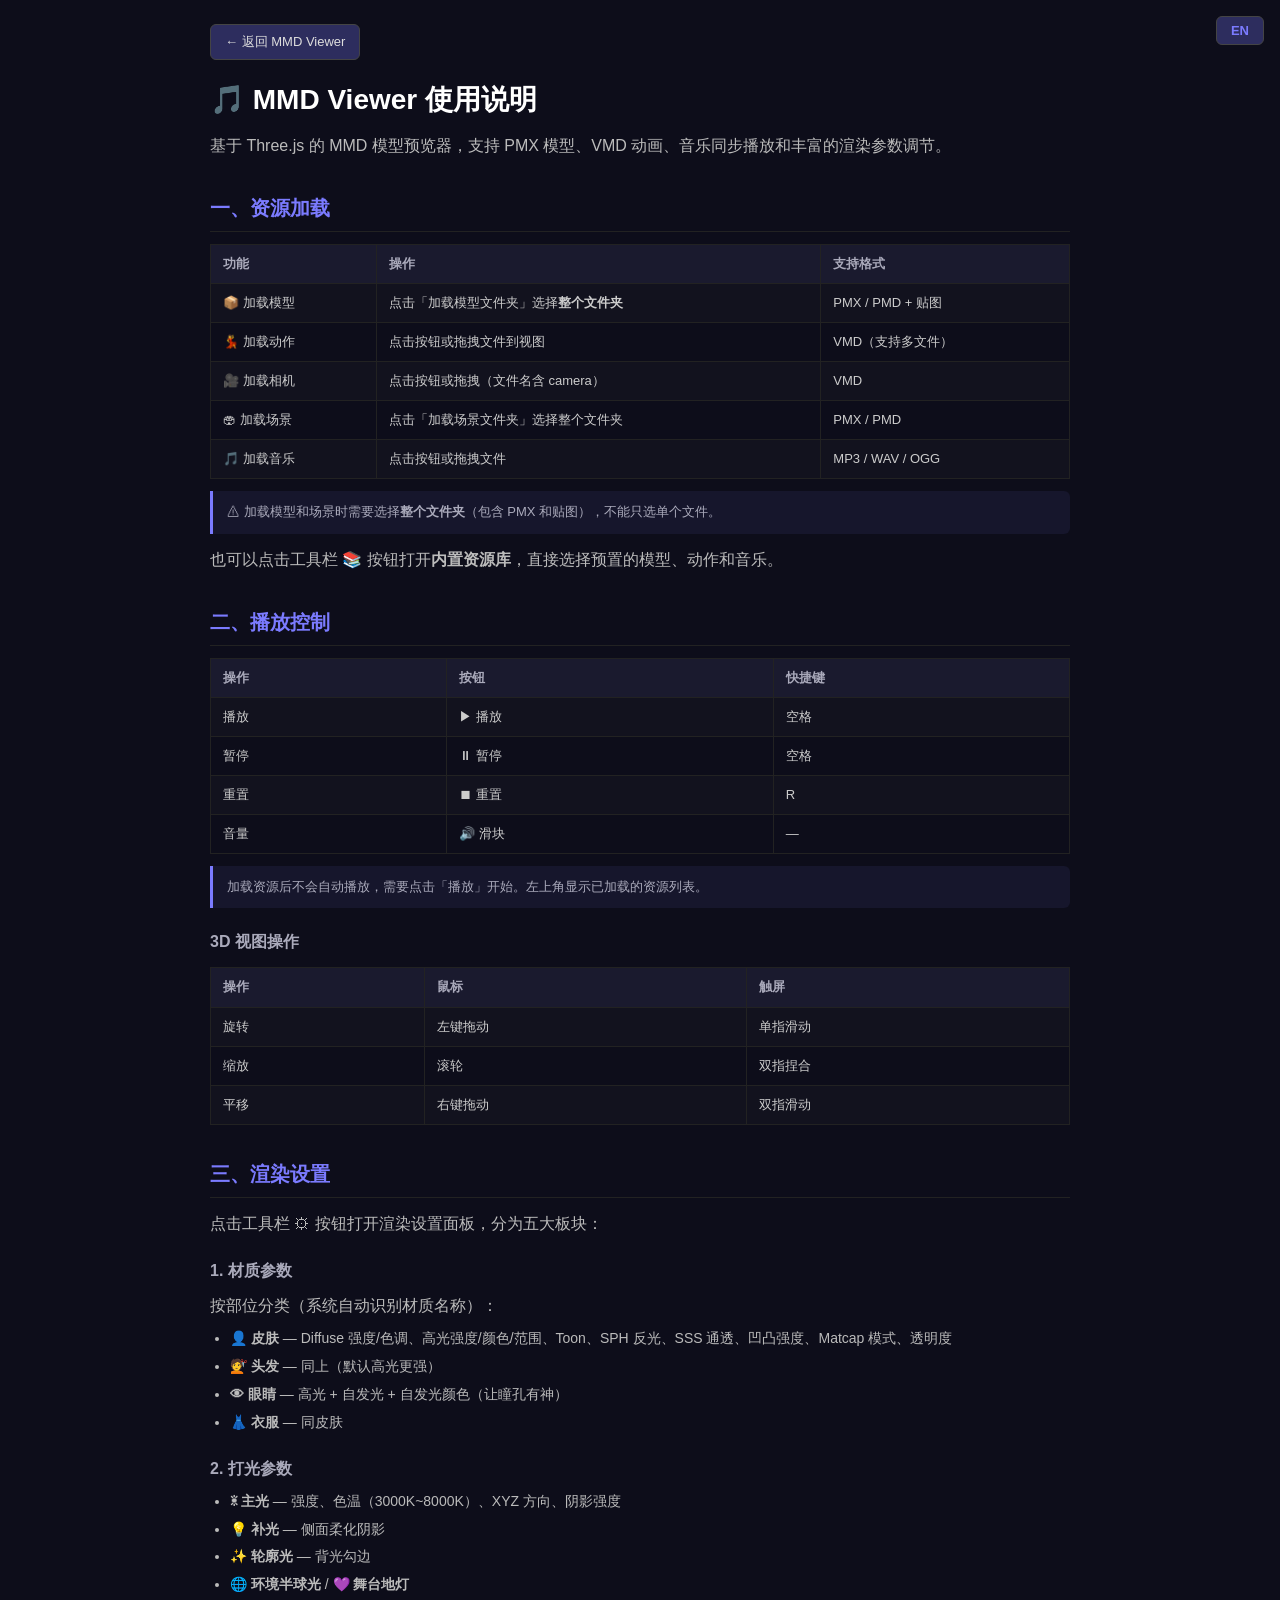
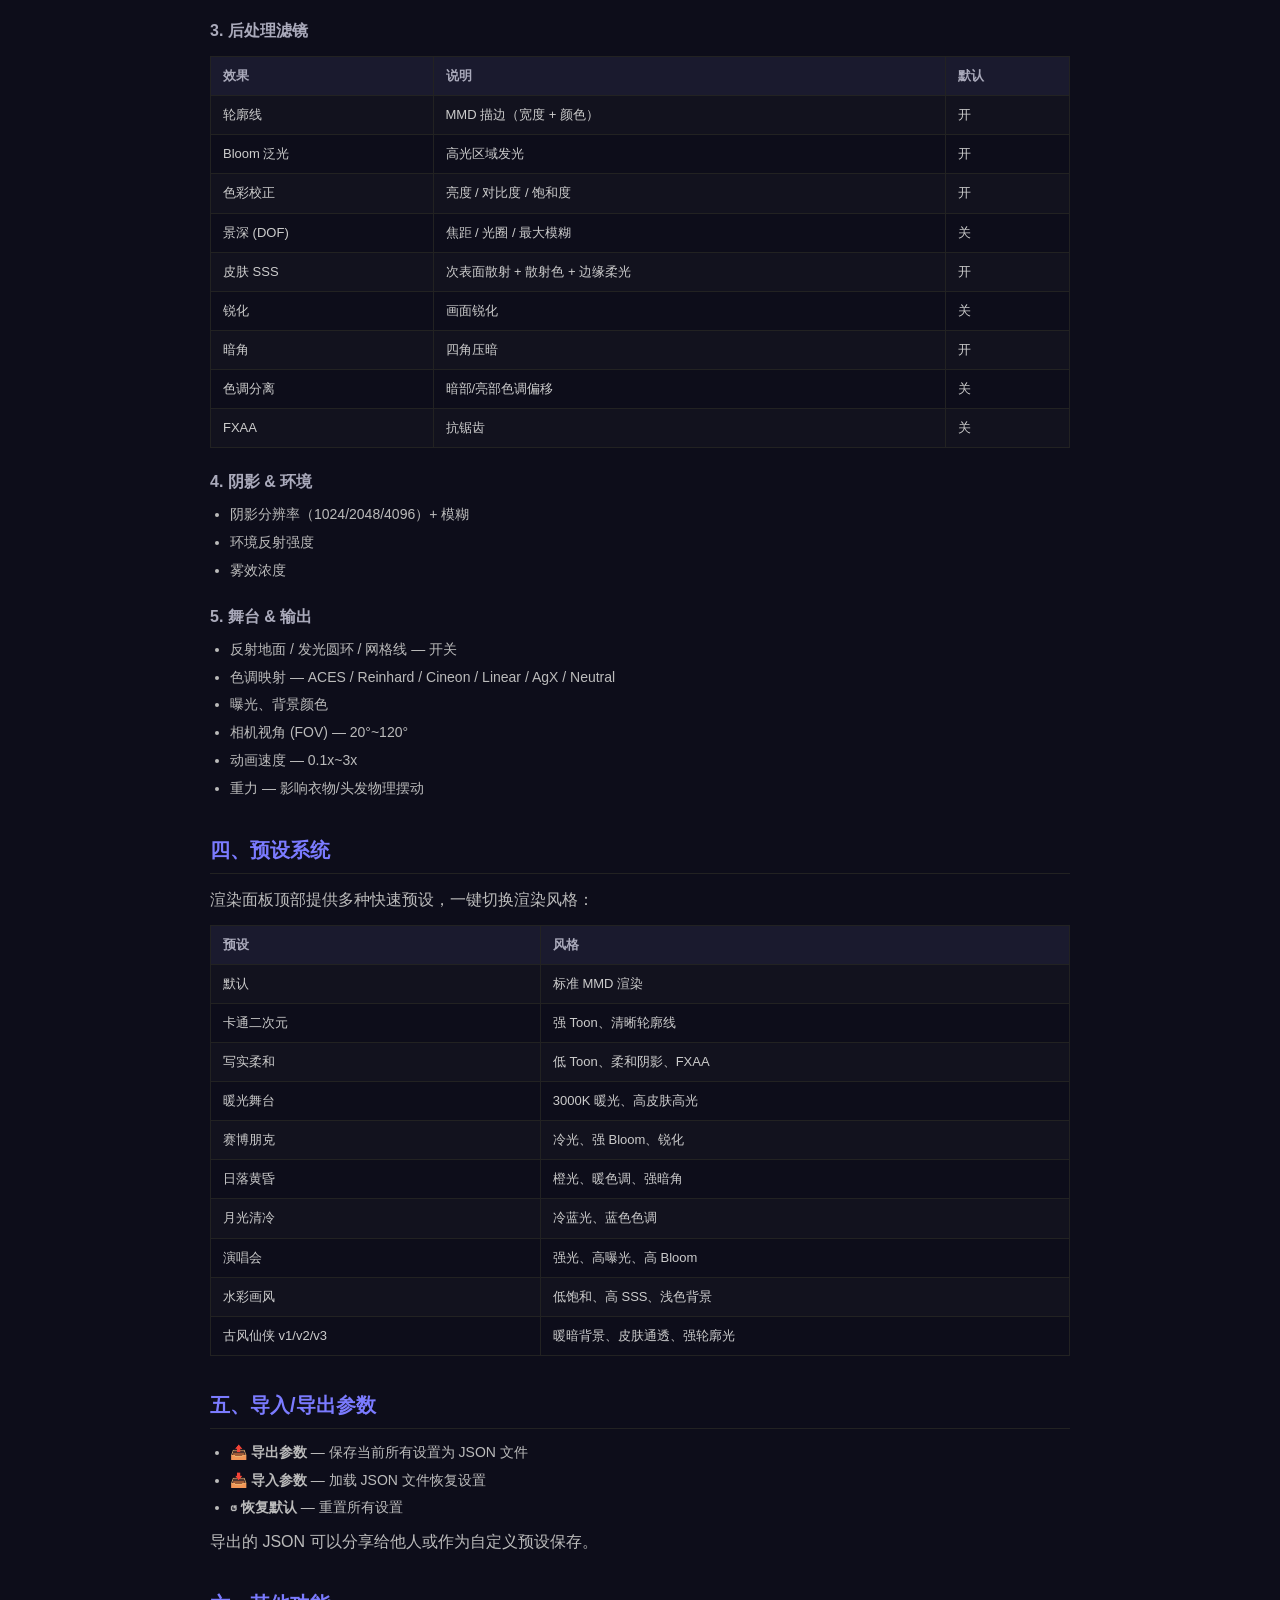
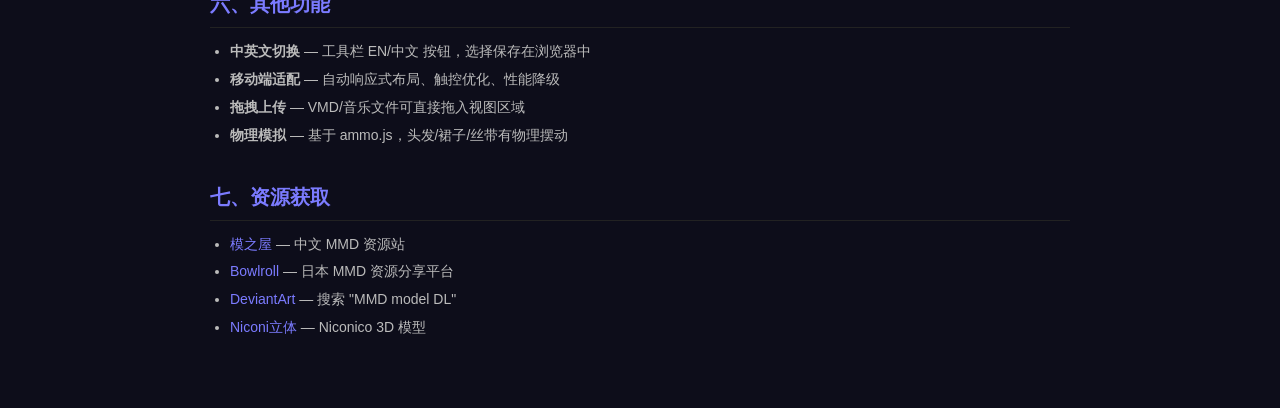
==== help.html @ ba5c65b8 "add help.html" ====
<!DOCTYPE html>
<html lang="zh-CN">
<head>
<meta charset="UTF-8">
<meta name="viewport" content="width=device-width, initial-scale=1.0">
<title>MMD Viewer - Help</title>
<style>
*{margin:0;padding:0;box-sizing:border-box}
body{font-family:'Segoe UI','Microsoft YaHei',sans-serif;background:#0d0d1a;color:#ddd;line-height:1.7;padding:0}
.container{max-width:900px;margin:0 auto;padding:24px 20px 60px}
h1{font-size:28px;margin-bottom:8px;color:#fff}
h1 span{font-size:14px;color:#888;margin-left:12px}
h2{font-size:20px;margin:32px 0 12px;color:#7b7bff;border-bottom:1px solid #222;padding-bottom:6px}
h3{font-size:16px;margin:20px 0 8px;color:#aab}
p{margin:8px 0;color:#bbb}
a{color:#7b7bff;text-decoration:none}
a:hover{text-decoration:underline}
table{width:100%;border-collapse:collapse;margin:12px 0}
th,td{padding:8px 12px;border:1px solid #222;text-align:left;font-size:13px}
th{background:#1a1a2e;color:#aab;font-weight:600}
td{color:#ccc}
tr:nth-child(even) td{background:rgba(255,255,255,0.02)}
code{background:#1a1a2e;padding:2px 6px;border-radius:3px;font-size:13px;color:#7b7bff}
.note{background:rgba(123,123,255,0.08);border-left:3px solid #7b7bff;padding:10px 14px;margin:12px 0;border-radius:0 6px 6px 0;font-size:13px;color:#aab}
.lang-btn{position:fixed;top:16px;right:16px;background:#2d2d5e;border:1px solid #444;border-radius:6px;padding:6px 14px;color:#7b7bff;font-weight:700;cursor:pointer;font-size:13px;z-index:10}
.lang-btn:hover{background:#4a4aaa;color:#fff}
.back-btn{display:inline-block;margin-bottom:16px;background:#2d2d5e;border:1px solid #444;border-radius:6px;padding:6px 14px;color:#ddd;font-size:13px;text-decoration:none}
.back-btn:hover{background:#4a4aaa;text-decoration:none}
.en{display:none}
body.lang-en .zh{display:none}
body.lang-en .en{display:block}
body.lang-en .en-inline{display:inline}
body.lang-en .zh-inline{display:none}
body:not(.lang-en) .en-inline{display:none}
body:not(.lang-en) .zh-inline{display:inline}
ul{padding-left:20px;margin:8px 0}
li{margin:4px 0;color:#bbb;font-size:14px}
@media(max-width:600px){.container{padding:16px 12px}h1{font-size:22px}h2{font-size:17px}th,td{padding:6px 8px;font-size:12px}}
</style>
</head>
<body>
<button class="lang-btn" onclick="toggleLang()"><span class="zh-inline">EN</span><span class="en-inline">中文</span></button>
<div class="container">

<a href="/" class="back-btn zh">← 返回 MMD Viewer</a>
<a href="/" class="back-btn en">← Back to MMD Viewer</a>

<!-- ═══ 中文 ═══ -->
<div class="zh">
<h1>🎵 MMD Viewer 使用说明</h1>
<p>基于 Three.js 的 MMD 模型预览器，支持 PMX 模型、VMD 动画、音乐同步播放和丰富的渲染参数调节。</p>

<h2>一、资源加载</h2>
<table>
<tr><th>功能</th><th>操作</th><th>支持格式</th></tr>
<tr><td>📦 加载模型</td><td>点击「加载模型文件夹」选择<b>整个文件夹</b></td><td>PMX / PMD + 贴图</td></tr>
<tr><td>💃 加载动作</td><td>点击按钮或拖拽文件到视图</td><td>VMD（支持多文件）</td></tr>
<tr><td>🎥 加载相机</td><td>点击按钮或拖拽（文件名含 camera）</td><td>VMD</td></tr>
<tr><td>🏟 加载场景</td><td>点击「加载场景文件夹」选择整个文件夹</td><td>PMX / PMD</td></tr>
<tr><td>🎵 加载音乐</td><td>点击按钮或拖拽文件</td><td>MP3 / WAV / OGG</td></tr>
</table>
<div class="note">⚠ 加载模型和场景时需要选择<b>整个文件夹</b>（包含 PMX 和贴图），不能只选单个文件。</div>
<p>也可以点击工具栏 📚 按钮打开<b>内置资源库</b>，直接选择预置的模型、动作和音乐。</p>

<h2>二、播放控制</h2>
<table>
<tr><th>操作</th><th>按钮</th><th>快捷键</th></tr>
<tr><td>播放</td><td>▶ 播放</td><td>空格</td></tr>
<tr><td>暂停</td><td>⏸ 暂停</td><td>空格</td></tr>
<tr><td>重置</td><td>⏹ 重置</td><td>R</td></tr>
<tr><td>音量</td><td>🔊 滑块</td><td>—</td></tr>
</table>
<div class="note">加载资源后不会自动播放，需要点击「播放」开始。左上角显示已加载的资源列表。</div>

<h3>3D 视图操作</h3>
<table>
<tr><th>操作</th><th>鼠标</th><th>触屏</th></tr>
<tr><td>旋转</td><td>左键拖动</td><td>单指滑动</td></tr>
<tr><td>缩放</td><td>滚轮</td><td>双指捏合</td></tr>
<tr><td>平移</td><td>右键拖动</td><td>双指滑动</td></tr>
</table>

<h2>三、渲染设置</h2>
<p>点击工具栏 ⚙ 按钮打开渲染设置面板，分为五大板块：</p>

<h3>1. 材质参数</h3>
<p>按部位分类（系统自动识别材质名称）：</p>
<ul>
<li><b>👤 皮肤</b> — Diffuse 强度/色调、高光强度/颜色/范围、Toon、SPH 反光、SSS 通透、凹凸强度、Matcap 模式、透明度</li>
<li><b>💇 头发</b> — 同上（默认高光更强）</li>
<li><b>👁 眼睛</b> — 高光 + 自发光 + 自发光颜色（让瞳孔有神）</li>
<li><b>👗 衣服</b> — 同皮肤</li>
</ul>

<h3>2. 打光参数</h3>
<ul>
<li><b>☀ 主光</b> — 强度、色温（3000K~8000K）、XYZ 方向、阴影强度</li>
<li><b>💡 补光</b> — 侧面柔化阴影</li>
<li><b>✨ 轮廓光</b> — 背光勾边</li>
<li><b>🌐 环境半球光</b> / <b>💜 舞台地灯</b></li>
</ul>

<h3>3. 后处理滤镜</h3>
<table>
<tr><th>效果</th><th>说明</th><th>默认</th></tr>
<tr><td>轮廓线</td><td>MMD 描边（宽度 + 颜色）</td><td>开</td></tr>
<tr><td>Bloom 泛光</td><td>高光区域发光</td><td>开</td></tr>
<tr><td>色彩校正</td><td>亮度 / 对比度 / 饱和度</td><td>开</td></tr>
<tr><td>景深 (DOF)</td><td>焦距 / 光圈 / 最大模糊</td><td>关</td></tr>
<tr><td>皮肤 SSS</td><td>次表面散射 + 散射色 + 边缘柔光</td><td>开</td></tr>
<tr><td>锐化</td><td>画面锐化</td><td>关</td></tr>
<tr><td>暗角</td><td>四角压暗</td><td>开</td></tr>
<tr><td>色调分离</td><td>暗部/亮部色调偏移</td><td>关</td></tr>
<tr><td>FXAA</td><td>抗锯齿</td><td>关</td></tr>
</table>

<h3>4. 阴影 & 环境</h3>
<ul>
<li>阴影分辨率（1024/2048/4096）+ 模糊</li>
<li>环境反射强度</li>
<li>雾效浓度</li>
</ul>

<h3>5. 舞台 & 输出</h3>
<ul>
<li>反射地面 / 发光圆环 / 网格线 — 开关</li>
<li>色调映射 — ACES / Reinhard / Cineon / Linear / AgX / Neutral</li>
<li>曝光、背景颜色</li>
<li>相机视角 (FOV) — 20°~120°</li>
<li>动画速度 — 0.1x~3x</li>
<li>重力 — 影响衣物/头发物理摆动</li>
</ul>

<h2>四、预设系统</h2>
<p>渲染面板顶部提供多种快速预设，一键切换渲染风格：</p>
<table>
<tr><th>预设</th><th>风格</th></tr>
<tr><td>默认</td><td>标准 MMD 渲染</td></tr>
<tr><td>卡通二次元</td><td>强 Toon、清晰轮廓线</td></tr>
<tr><td>写实柔和</td><td>低 Toon、柔和阴影、FXAA</td></tr>
<tr><td>暖光舞台</td><td>3000K 暖光、高皮肤高光</td></tr>
<tr><td>赛博朋克</td><td>冷光、强 Bloom、锐化</td></tr>
<tr><td>日落黄昏</td><td>橙光、暖色调、强暗角</td></tr>
<tr><td>月光清冷</td><td>冷蓝光、蓝色色调</td></tr>
<tr><td>演唱会</td><td>强光、高曝光、高 Bloom</td></tr>
<tr><td>水彩画风</td><td>低饱和、高 SSS、浅色背景</td></tr>
<tr><td>古风仙侠 v1/v2/v3</td><td>暖暗背景、皮肤通透、强轮廓光</td></tr>
</table>

<h2>五、导入/导出参数</h2>
<ul>
<li><b>📤 导出参数</b> — 保存当前所有设置为 JSON 文件</li>
<li><b>📥 导入参数</b> — 加载 JSON 文件恢复设置</li>
<li><b>↺ 恢复默认</b> — 重置所有设置</li>
</ul>
<p>导出的 JSON 可以分享给他人或作为自定义预设保存。</p>

<h2>六、其他功能</h2>
<ul>
<li><b>中英文切换</b> — 工具栏 EN/中文 按钮，选择保存在浏览器中</li>
<li><b>移动端适配</b> — 自动响应式布局、触控优化、性能降级</li>
<li><b>拖拽上传</b> — VMD/音乐文件可直接拖入视图区域</li>
<li><b>物理模拟</b> — 基于 ammo.js，头发/裙子/丝带有物理摆动</li>
</ul>

<h2>七、资源获取</h2>
<ul>
<li><a href="https://www.aplaybox.com/" target="_blank">模之屋</a> — 中文 MMD 资源站</li>
<li><a href="https://bowlroll.net/" target="_blank">Bowlroll</a> — 日本 MMD 资源分享平台</li>
<li><a href="https://www.deviantart.com/" target="_blank">DeviantArt</a> — 搜索 "MMD model DL"</li>
<li><a href="https://3d.nicovideo.jp/" target="_blank">Niconi立体</a> — Niconico 3D 模型</li>
</ul>
</div>

<!-- ═══ English ═══ -->
<div class="en">
<h1>🎵 MMD Viewer User Guide</h1>
<p>A Three.js-based MMD model viewer with PMX model loading, VMD animation, music sync, and rich render parameter controls.</p>

<h2>1. Loading Resources</h2>
<table>
<tr><th>Feature</th><th>How</th><th>Formats</th></tr>
<tr><td>📦 Model</td><td>Click "Load Model Folder" and select the <b>entire folder</b></td><td>PMX / PMD + textures</td></tr>
<tr><td>💃 Motion</td><td>Click button or drag & drop</td><td>VMD (multi-file)</td></tr>
<tr><td>🎥 Camera</td><td>Click button or drag (filename contains "camera")</td><td>VMD</td></tr>
<tr><td>🏟 Stage</td><td>Click "Load Stage Folder" and select the entire folder</td><td>PMX / PMD</td></tr>
<tr><td>🎵 Audio</td><td>Click button or drag & drop</td><td>MP3 / WAV / OGG</td></tr>
</table>
<div class="note">⚠ Models and stages require selecting the <b>entire folder</b> (with PMX + textures), not just a single file.</div>
<p>You can also click the 📚 button to open the <b>Built-in Library</b> with pre-loaded models, motions, and music.</p>

<h2>2. Playback Controls</h2>
<table>
<tr><th>Action</th><th>Button</th><th>Shortcut</th></tr>
<tr><td>Play</td><td>▶ Play</td><td>Space</td></tr>
<tr><td>Pause</td><td>⏸ Pause</td><td>Space</td></tr>
<tr><td>Reset</td><td>⏹ Reset</td><td>R</td></tr>
<tr><td>Volume</td><td>🔊 Slider</td><td>—</td></tr>
</table>
<div class="note">Resources don't auto-play after loading. Click "Play" to start. The top-left overlay shows loaded resources.</div>

<h3>3D Viewport</h3>
<table>
<tr><th>Action</th><th>Mouse</th><th>Touch</th></tr>
<tr><td>Rotate</td><td>Left-click drag</td><td>One finger</td></tr>
<tr><td>Zoom</td><td>Scroll wheel</td><td>Pinch</td></tr>
<tr><td>Pan</td><td>Right-click drag</td><td>Two fingers</td></tr>
</table>

<h2>3. Render Settings</h2>
<p>Click the ⚙ button to open the render settings panel with 5 sections:</p>

<h3>3.1 Material Parameters</h3>
<p>Auto-classified by material name (supports Chinese, Japanese, English):</p>
<ul>
<li><b>👤 Skin</b> — Diffuse intensity/tint, specular intensity/color/range, Toon, SPH, SSS, bump, matcap mode, opacity</li>
<li><b>💇 Hair</b> — Same as skin (higher specular defaults)</li>
<li><b>👁 Eyes</b> — Specular + self-illumination + emissive color</li>
<li><b>👗 Clothes</b> — Same as skin</li>
</ul>

<h3>3.2 Lighting</h3>
<ul>
<li><b>☀ Key Light</b> — Intensity, color temp (3000K~8000K), XYZ direction, shadow</li>
<li><b>💡 Fill Light</b> — Side fill to soften shadows</li>
<li><b>✨ Rim Light</b> — Backlight edge glow</li>
<li><b>🌐 Hemisphere</b> / <b>💜 Stage Light</b></li>
</ul>

<h3>3.3 Post-Processing</h3>
<table>
<tr><th>Effect</th><th>Description</th><th>Default</th></tr>
<tr><td>Outline</td><td>MMD edge lines (width + color)</td><td>On</td></tr>
<tr><td>Bloom</td><td>Highlight glow</td><td>On</td></tr>
<tr><td>Color Correction</td><td>Brightness / Contrast / Saturation</td><td>On</td></tr>
<tr><td>Depth of Field</td><td>Focus / Aperture / Max blur</td><td>Off</td></tr>
<tr><td>Skin SSS</td><td>Subsurface scattering + scatter color + edge glow</td><td>On</td></tr>
<tr><td>Sharpen</td><td>Image sharpening</td><td>Off</td></tr>
<tr><td>Vignette</td><td>Edge darkening</td><td>On</td></tr>
<tr><td>Tone Split</td><td>Shadow/highlight color shift</td><td>Off</td></tr>
<tr><td>FXAA</td><td>Anti-aliasing</td><td>Off</td></tr>
</table>

<h3>3.4 Shadow & Environment</h3>
<ul>
<li>Shadow resolution (1024/2048/4096) + blur</li>
<li>Environment reflection intensity</li>
<li>Fog density</li>
</ul>

<h3>3.5 Stage & Output</h3>
<ul>
<li>Reflective ground / Glow ring / Grid — toggles</li>
<li>Tone mapping — ACES / Reinhard / Cineon / Linear / AgX / Neutral</li>
<li>Exposure, background color</li>
<li>Camera FOV — 20°~120°</li>
<li>Animation speed — 0.1x~3x</li>
<li>Gravity — affects cloth/hair physics</li>
</ul>

<h2>4. Presets</h2>
<p>Quick presets at the top of the render panel:</p>
<table>
<tr><th>Preset</th><th>Style</th></tr>
<tr><td>Default</td><td>Standard MMD rendering</td></tr>
<tr><td>Anime Toon</td><td>Strong Toon, clear outlines</td></tr>
<tr><td>Soft Realistic</td><td>Low Toon, soft shadows, FXAA</td></tr>
<tr><td>Warm Stage</td><td>3000K warm light, high skin specular</td></tr>
<tr><td>Cyberpunk</td><td>Cool light, strong Bloom, sharpen</td></tr>
<tr><td>Sunset</td><td>Orange light, warm tones, strong vignette</td></tr>
<tr><td>Moonlight</td><td>Cool blue light</td></tr>
<tr><td>Concert</td><td>Strong light, high exposure</td></tr>
<tr><td>Watercolor</td><td>Low saturation, high SSS, light background</td></tr>
<tr><td>Chinese Fantasy v1/v2/v3</td><td>Warm dark background, translucent skin, strong rim light</td></tr>
</table>

<h2>5. Import / Export</h2>
<ul>
<li><b>📤 Export</b> — Save all settings as JSON file</li>
<li><b>📥 Import</b> — Load JSON file to restore settings</li>
<li><b>↺ Reset</b> — Reset all settings to default</li>
</ul>
<p>Exported JSON files can be shared with others or saved as custom presets.</p>

<h2>6. Other Features</h2>
<ul>
<li><b>Language</b> — EN/中文 toggle in toolbar, saved in browser</li>
<li><b>Mobile</b> — Responsive layout, touch-friendly, auto quality reduction</li>
<li><b>Drag & Drop</b> — VMD/audio files can be dropped onto the viewport</li>
<li><b>Physics</b> — ammo.js powered hair/skirt/ribbon simulation</li>
</ul>

<h2>7. Resource Sites</h2>
<ul>
<li><a href="https://www.aplaybox.com/" target="_blank">Aplaybox</a> — Chinese MMD resource site</li>
<li><a href="https://bowlroll.net/" target="_blank">Bowlroll</a> — Japanese MMD sharing platform</li>
<li><a href="https://www.deviantart.com/" target="_blank">DeviantArt</a> — Search "MMD model DL"</li>
<li><a href="https://3d.nicovideo.jp/" target="_blank">Niconi 3D</a> — Niconico 3D models</li>
</ul>
</div>

</div>
<script>
function toggleLang(){document.body.classList.toggle('lang-en');localStorage.setItem('help-lang',document.body.classList.contains('lang-en')?'en':'zh')}
if(localStorage.getItem('help-lang')==='en')document.body.classList.add('lang-en');
</script>
</body>
</html>
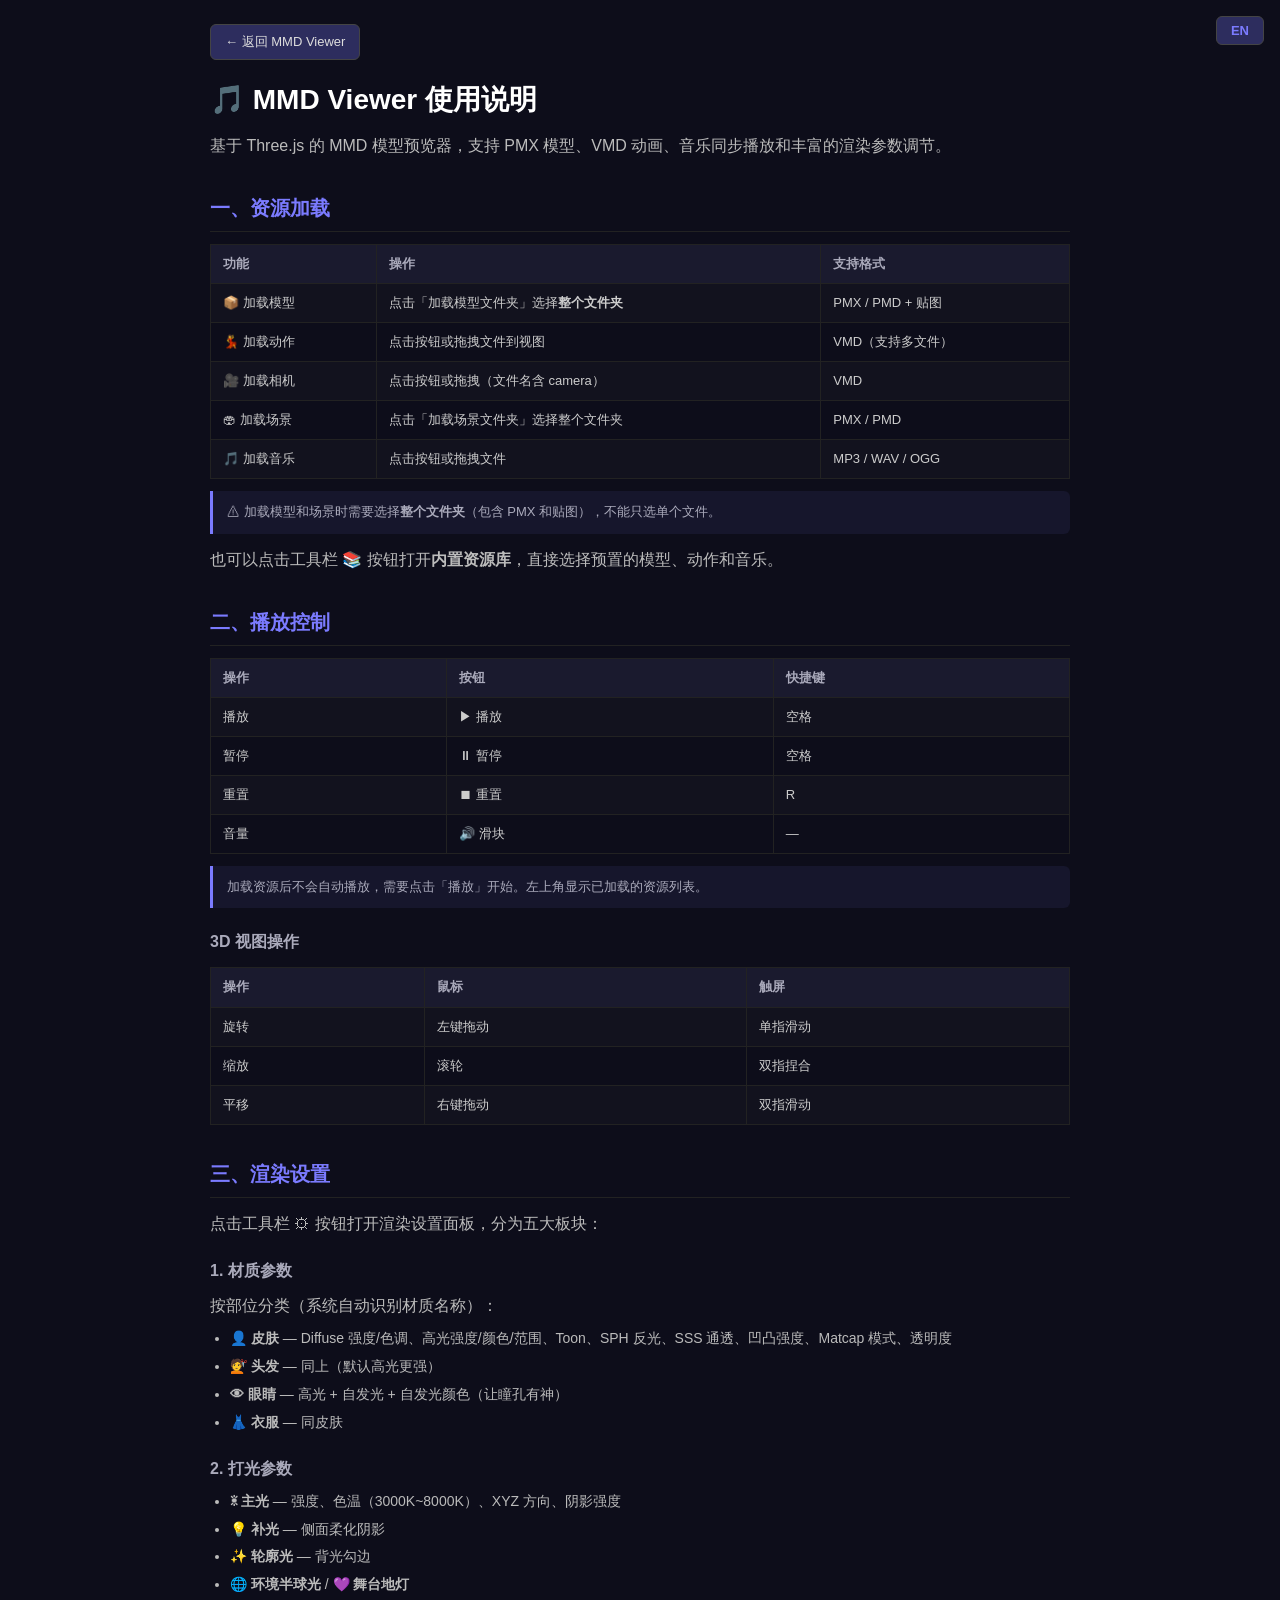
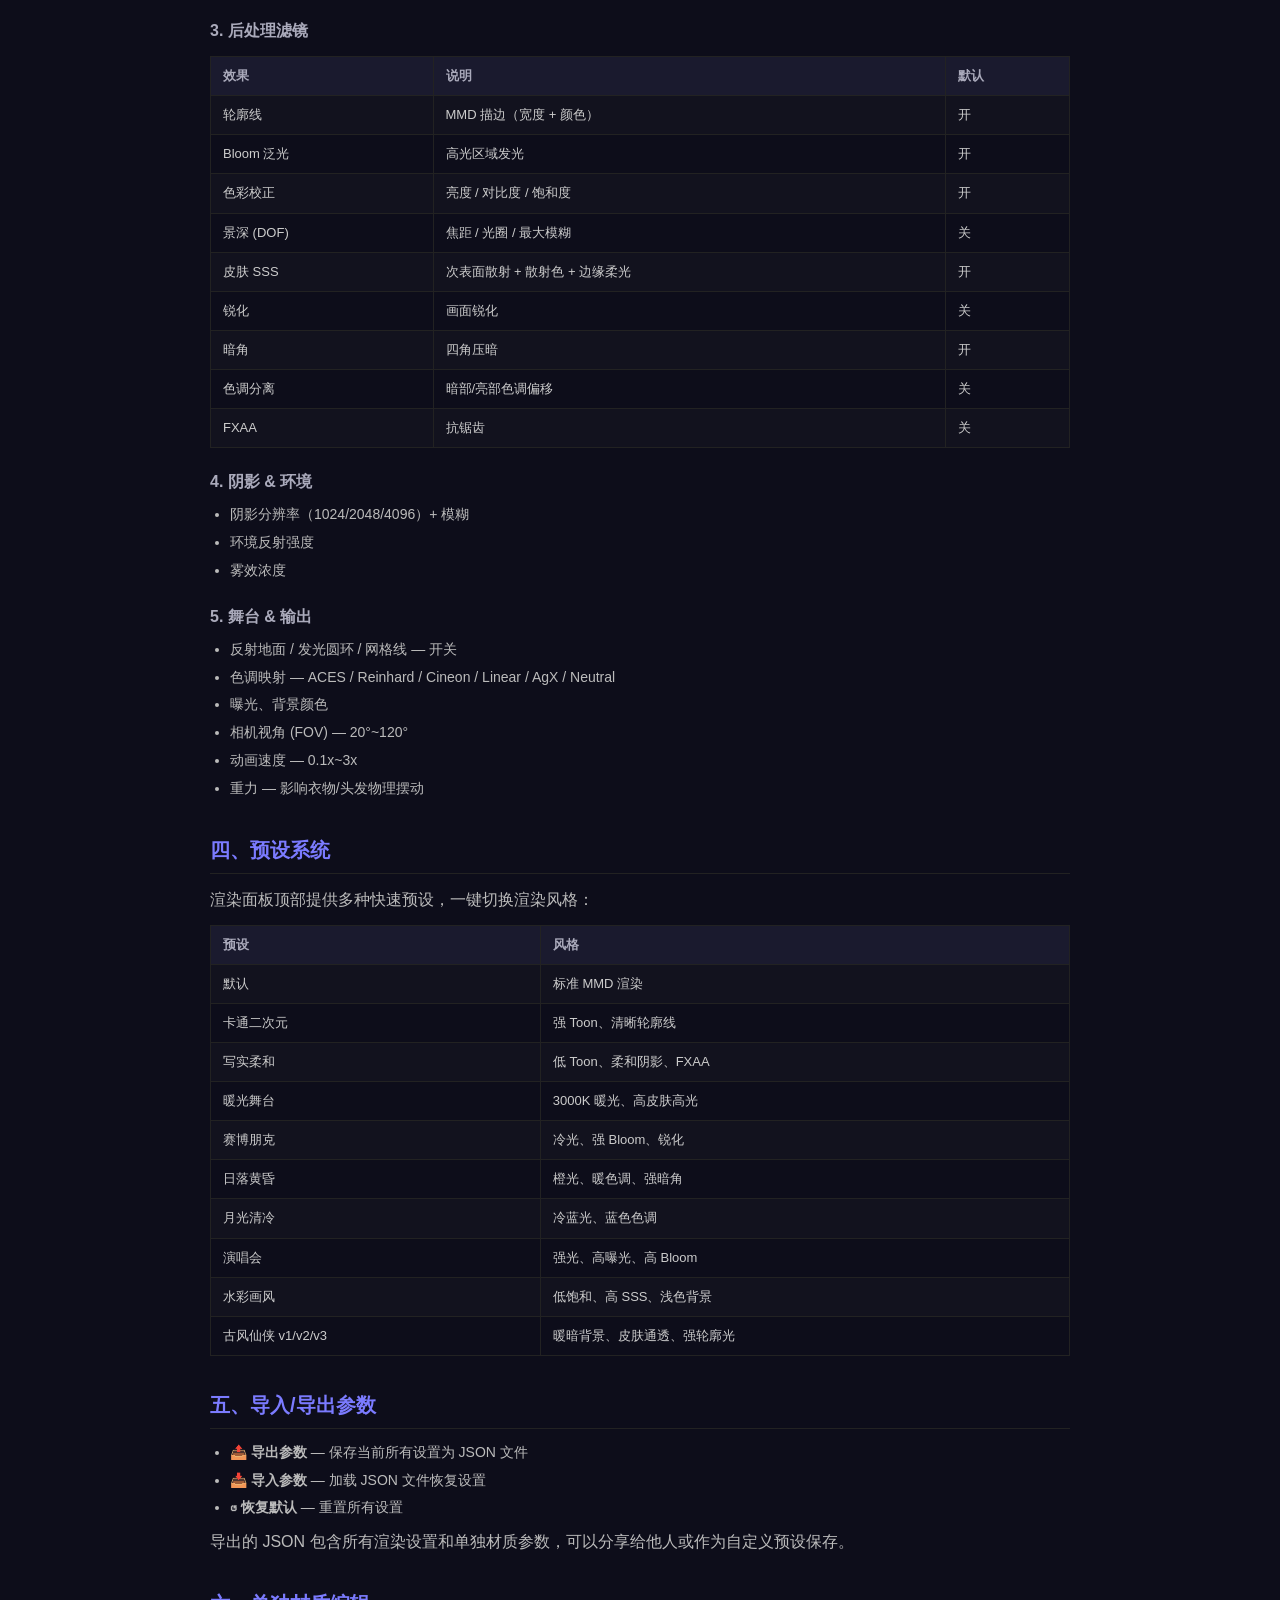
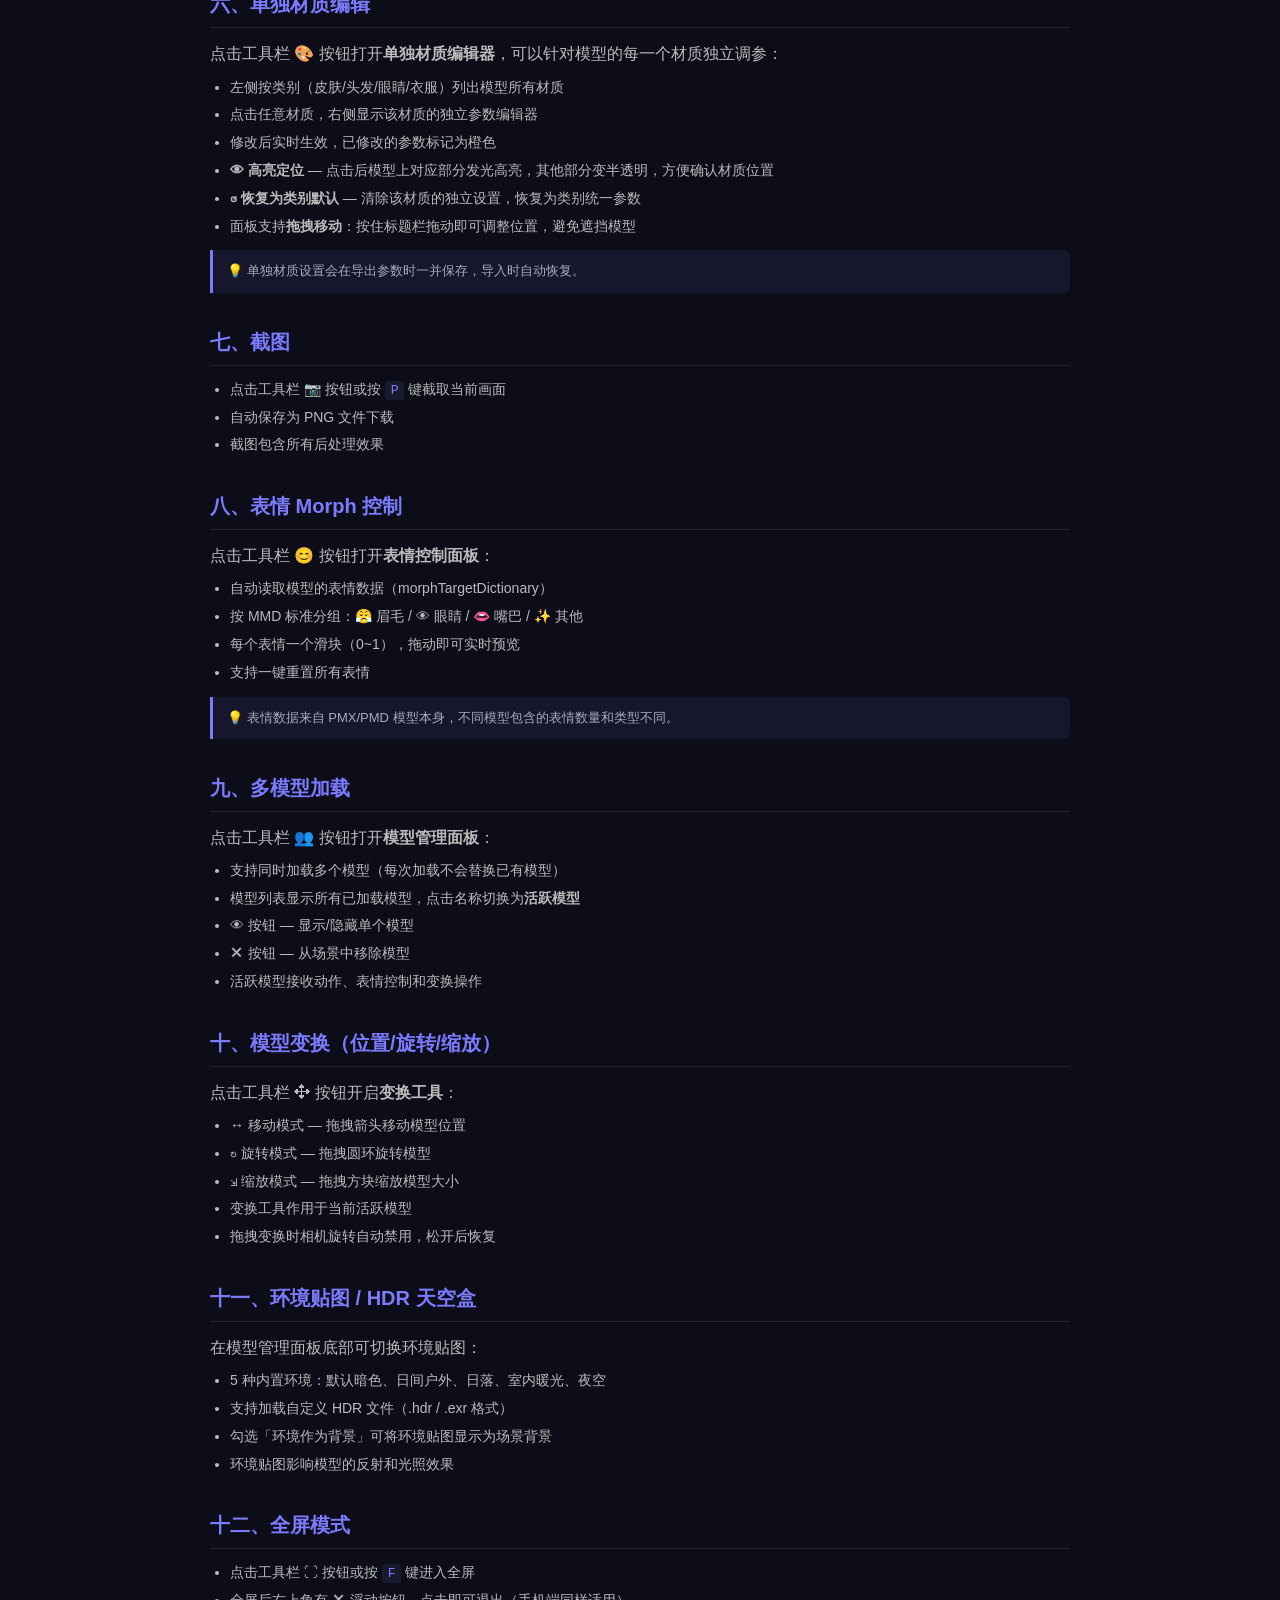
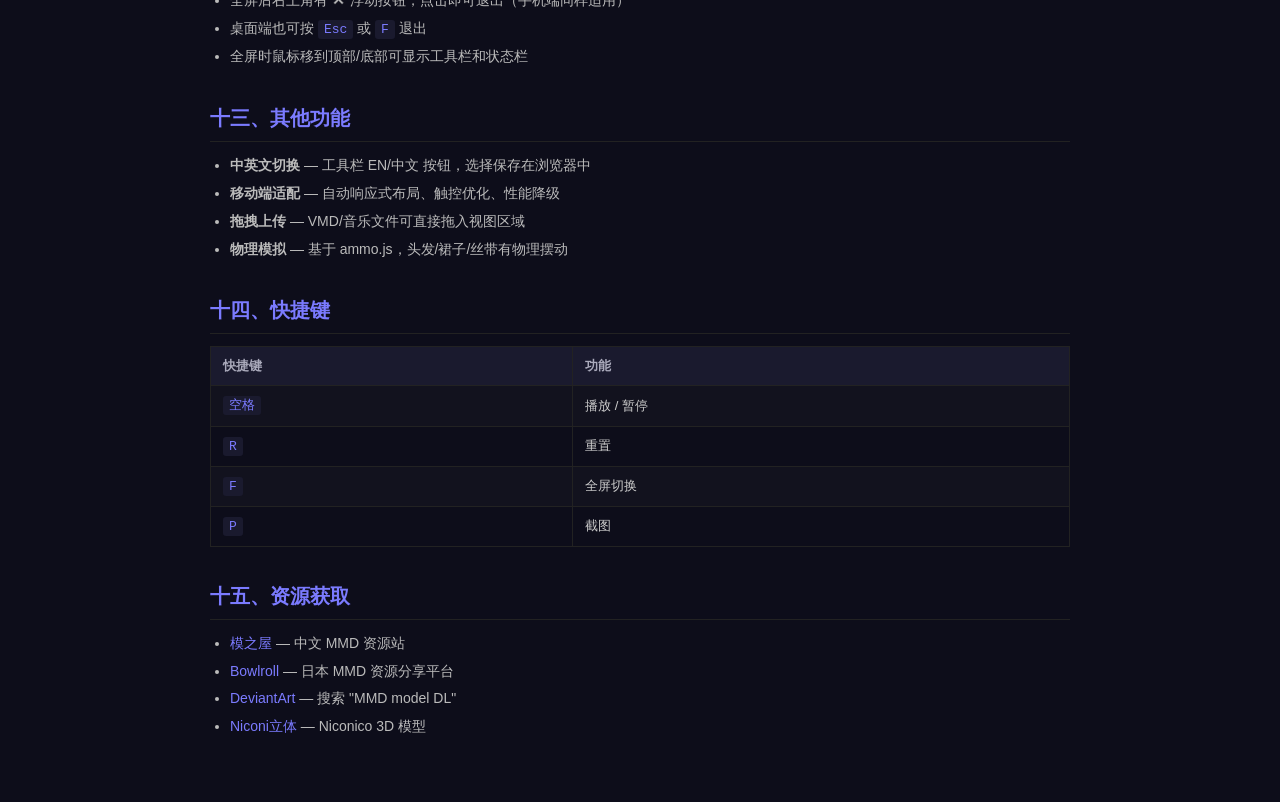
==== commit 1d4fa654: "deploy: update from mmd-viewer lyrhub/mmd-viewer@555621bcfd1e2d63afdd43bb23d3fe6e2d2357b4" ====
--- a/help.html
+++ b/help.html
@@ -153,9 +153,75 @@
 <li><b>📥 导入参数</b> — 加载 JSON 文件恢复设置</li>
 <li><b>↺ 恢复默认</b> — 重置所有设置</li>
 </ul>
-<p>导出的 JSON 可以分享给他人或作为自定义预设保存。</p>
-
-<h2>六、其他功能</h2>
+<p>导出的 JSON 包含所有渲染设置和单独材质参数，可以分享给他人或作为自定义预设保存。</p>
+
+<h2>六、单独材质编辑</h2>
+<p>点击工具栏 🎨 按钮打开<b>单独材质编辑器</b>，可以针对模型的每一个材质独立调参：</p>
+<ul>
+<li>左侧按类别（皮肤/头发/眼睛/衣服）列出模型所有材质</li>
+<li>点击任意材质，右侧显示该材质的独立参数编辑器</li>
+<li>修改后实时生效，已修改的参数标记为橙色</li>
+<li><b>👁 高亮定位</b> — 点击后模型上对应部分发光高亮，其他部分变半透明，方便确认材质位置</li>
+<li><b>↺ 恢复为类别默认</b> — 清除该材质的独立设置，恢复为类别统一参数</li>
+<li>面板支持<b>拖拽移动</b>：按住标题栏拖动即可调整位置，避免遮挡模型</li>
+</ul>
+<div class="note">💡 单独材质设置会在导出参数时一并保存，导入时自动恢复。</div>
+
+<h2>七、截图</h2>
+<ul>
+<li>点击工具栏 📷 按钮或按 <code>P</code> 键截取当前画面</li>
+<li>自动保存为 PNG 文件下载</li>
+<li>截图包含所有后处理效果</li>
+</ul>
+
+<h2>八、表情 Morph 控制</h2>
+<p>点击工具栏 😊 按钮打开<b>表情控制面板</b>：</p>
+<ul>
+<li>自动读取模型的表情数据（morphTargetDictionary）</li>
+<li>按 MMD 标准分组：😤 眉毛 / 👁 眼睛 / 👄 嘴巴 / ✨ 其他</li>
+<li>每个表情一个滑块（0~1），拖动即可实时预览</li>
+<li>支持一键重置所有表情</li>
+</ul>
+<div class="note">💡 表情数据来自 PMX/PMD 模型本身，不同模型包含的表情数量和类型不同。</div>
+
+<h2>九、多模型加载</h2>
+<p>点击工具栏 👥 按钮打开<b>模型管理面板</b>：</p>
+<ul>
+<li>支持同时加载多个模型（每次加载不会替换已有模型）</li>
+<li>模型列表显示所有已加载模型，点击名称切换为<b>活跃模型</b></li>
+<li>👁 按钮 — 显示/隐藏单个模型</li>
+<li>✕ 按钮 — 从场景中移除模型</li>
+<li>活跃模型接收动作、表情控制和变换操作</li>
+</ul>
+
+<h2>十、模型变换（位置/旋转/缩放）</h2>
+<p>点击工具栏 ✥ 按钮开启<b>变换工具</b>：</p>
+<ul>
+<li>↔ 移动模式 — 拖拽箭头移动模型位置</li>
+<li>↻ 旋转模式 — 拖拽圆环旋转模型</li>
+<li>⇲ 缩放模式 — 拖拽方块缩放模型大小</li>
+<li>变换工具作用于当前活跃模型</li>
+<li>拖拽变换时相机旋转自动禁用，松开后恢复</li>
+</ul>
+
+<h2>十一、环境贴图 / HDR 天空盒</h2>
+<p>在模型管理面板底部可切换环境贴图：</p>
+<ul>
+<li>5 种内置环境：默认暗色、日间户外、日落、室内暖光、夜空</li>
+<li>支持加载自定义 HDR 文件（.hdr / .exr 格式）</li>
+<li>勾选「环境作为背景」可将环境贴图显示为场景背景</li>
+<li>环境贴图影响模型的反射和光照效果</li>
+</ul>
+
+<h2>十二、全屏模式</h2>
+<ul>
+<li>点击工具栏 ⛶ 按钮或按 <code>F</code> 键进入全屏</li>
+<li>全屏后右上角有 ✕ 浮动按钮，点击即可退出（手机端同样适用）</li>
+<li>桌面端也可按 <code>Esc</code> 或 <code>F</code> 退出</li>
+<li>全屏时鼠标移到顶部/底部可显示工具栏和状态栏</li>
+</ul>
+
+<h2>十三、其他功能</h2>
 <ul>
 <li><b>中英文切换</b> — 工具栏 EN/中文 按钮，选择保存在浏览器中</li>
 <li><b>移动端适配</b> — 自动响应式布局、触控优化、性能降级</li>
@@ -163,7 +229,16 @@
 <li><b>物理模拟</b> — 基于 ammo.js，头发/裙子/丝带有物理摆动</li>
 </ul>
 
-<h2>七、资源获取</h2>
+<h2>十四、快捷键</h2>
+<table>
+<tr><th>快捷键</th><th>功能</th></tr>
+<tr><td><code>空格</code></td><td>播放 / 暂停</td></tr>
+<tr><td><code>R</code></td><td>重置</td></tr>
+<tr><td><code>F</code></td><td>全屏切换</td></tr>
+<tr><td><code>P</code></td><td>截图</td></tr>
+</table>
+
+<h2>十五、资源获取</h2>
 <ul>
 <li><a href="https://www.aplaybox.com/" target="_blank">模之屋</a> — 中文 MMD 资源站</li>
 <li><a href="https://bowlroll.net/" target="_blank">Bowlroll</a> — 日本 MMD 资源分享平台</li>
@@ -280,9 +355,75 @@
 <li><b>📥 Import</b> — Load JSON file to restore settings</li>
 <li><b>↺ Reset</b> — Reset all settings to default</li>
 </ul>
-<p>Exported JSON files can be shared with others or saved as custom presets.</p>
-
-<h2>6. Other Features</h2>
+<p>Exported JSON files include all render settings and per-material overrides. They can be shared with others or saved as custom presets.</p>
+
+<h2>6. Per-Material Editor</h2>
+<p>Click the 🎨 button in the toolbar to open the <b>Per-Material Editor</b>, allowing independent parameter control for each material:</p>
+<ul>
+<li>Left panel lists all materials grouped by category (Skin/Hair/Eyes/Clothes)</li>
+<li>Click any material to edit its individual parameters on the right</li>
+<li>Changes apply in real-time; overridden parameters are marked in orange</li>
+<li><b>👁 Highlight</b> — Highlights the selected material on the model (glows blue) while dimming everything else, so you can see exactly where it is</li>
+<li><b>↺ Reset to Category</b> — Clears individual overrides, reverts to category defaults</li>
+<li>Panel is <b>draggable</b>: hold the title bar and drag to reposition, avoiding model obstruction</li>
+</ul>
+<div class="note">💡 Per-material settings are included when exporting parameters and restored on import.</div>
+
+<h2>7. Screenshot</h2>
+<ul>
+<li>Click the 📷 button or press <code>P</code> to capture the current frame</li>
+<li>Automatically downloads as a PNG file</li>
+<li>Screenshot includes all post-processing effects</li>
+</ul>
+
+<h2>8. Morph / Expression Controls</h2>
+<p>Click the 😊 button to open the <b>Morph Control Panel</b>:</p>
+<ul>
+<li>Automatically reads morph data from the model (morphTargetDictionary)</li>
+<li>Grouped by MMD standard: 😤 Eyebrow / 👁 Eyes / 👄 Mouth / ✨ Other</li>
+<li>Each morph has a slider (0~1) for real-time preview</li>
+<li>Reset All button to clear all morphs</li>
+</ul>
+<div class="note">💡 Morph data comes from the PMX/PMD model itself. Different models have different morphs.</div>
+
+<h2>9. Multi-Model Loading</h2>
+<p>Click the 👥 button to open the <b>Model Manager Panel</b>:</p>
+<ul>
+<li>Load multiple models simultaneously (new models are added, not replaced)</li>
+<li>Model list shows all loaded models; click a name to set it as <b>active</b></li>
+<li>👁 button — show/hide individual models</li>
+<li>✕ button — remove a model from the scene</li>
+<li>The active model receives motion, morph, and transform operations</li>
+</ul>
+
+<h2>10. Model Transform (Position/Rotation/Scale)</h2>
+<p>Click the ✥ button to enable <b>Transform Controls</b>:</p>
+<ul>
+<li>↔ Translate mode — drag arrows to move the model</li>
+<li>↻ Rotate mode — drag rings to rotate the model</li>
+<li>⇲ Scale mode — drag handles to resize the model</li>
+<li>Transform applies to the currently active model</li>
+<li>Camera orbit is disabled while dragging, restored on release</li>
+</ul>
+
+<h2>11. Environment Map / HDR Skybox</h2>
+<p>At the bottom of the Model Manager panel, you can switch environment maps:</p>
+<ul>
+<li>5 built-in environments: Default Dark, Daylight Outdoor, Sunset, Indoor Warm, Night Sky</li>
+<li>Load custom HDR files (.hdr / .exr format)</li>
+<li>Check "Environment as Background" to display the env map as scene background</li>
+<li>Environment maps affect model reflections and lighting</li>
+</ul>
+
+<h2>12. Fullscreen Mode</h2>
+<ul>
+<li>Click the ⛶ button or press <code>F</code> to enter fullscreen</li>
+<li>A floating ✕ button appears in the top-right corner to exit (works on mobile too)</li>
+<li>On desktop, you can also press <code>Esc</code> or <code>F</code> to exit</li>
+<li>In fullscreen, move mouse to top/bottom edges to reveal toolbar and status bar</li>
+</ul>
+
+<h2>13. Other Features</h2>
 <ul>
 <li><b>Language</b> — EN/中文 toggle in toolbar, saved in browser</li>
 <li><b>Mobile</b> — Responsive layout, touch-friendly, auto quality reduction</li>
@@ -290,7 +431,16 @@
 <li><b>Physics</b> — ammo.js powered hair/skirt/ribbon simulation</li>
 </ul>
 
-<h2>7. Resource Sites</h2>
+<h2>14. Keyboard Shortcuts</h2>
+<table>
+<tr><th>Key</th><th>Action</th></tr>
+<tr><td><code>Space</code></td><td>Play / Pause</td></tr>
+<tr><td><code>R</code></td><td>Reset</td></tr>
+<tr><td><code>F</code></td><td>Toggle Fullscreen</td></tr>
+<tr><td><code>P</code></td><td>Screenshot</td></tr>
+</table>
+
+<h2>15. Resource Sites</h2>
 <ul>
 <li><a href="https://www.aplaybox.com/" target="_blank">Aplaybox</a> — Chinese MMD resource site</li>
 <li><a href="https://bowlroll.net/" target="_blank">Bowlroll</a> — Japanese MMD sharing platform</li>
